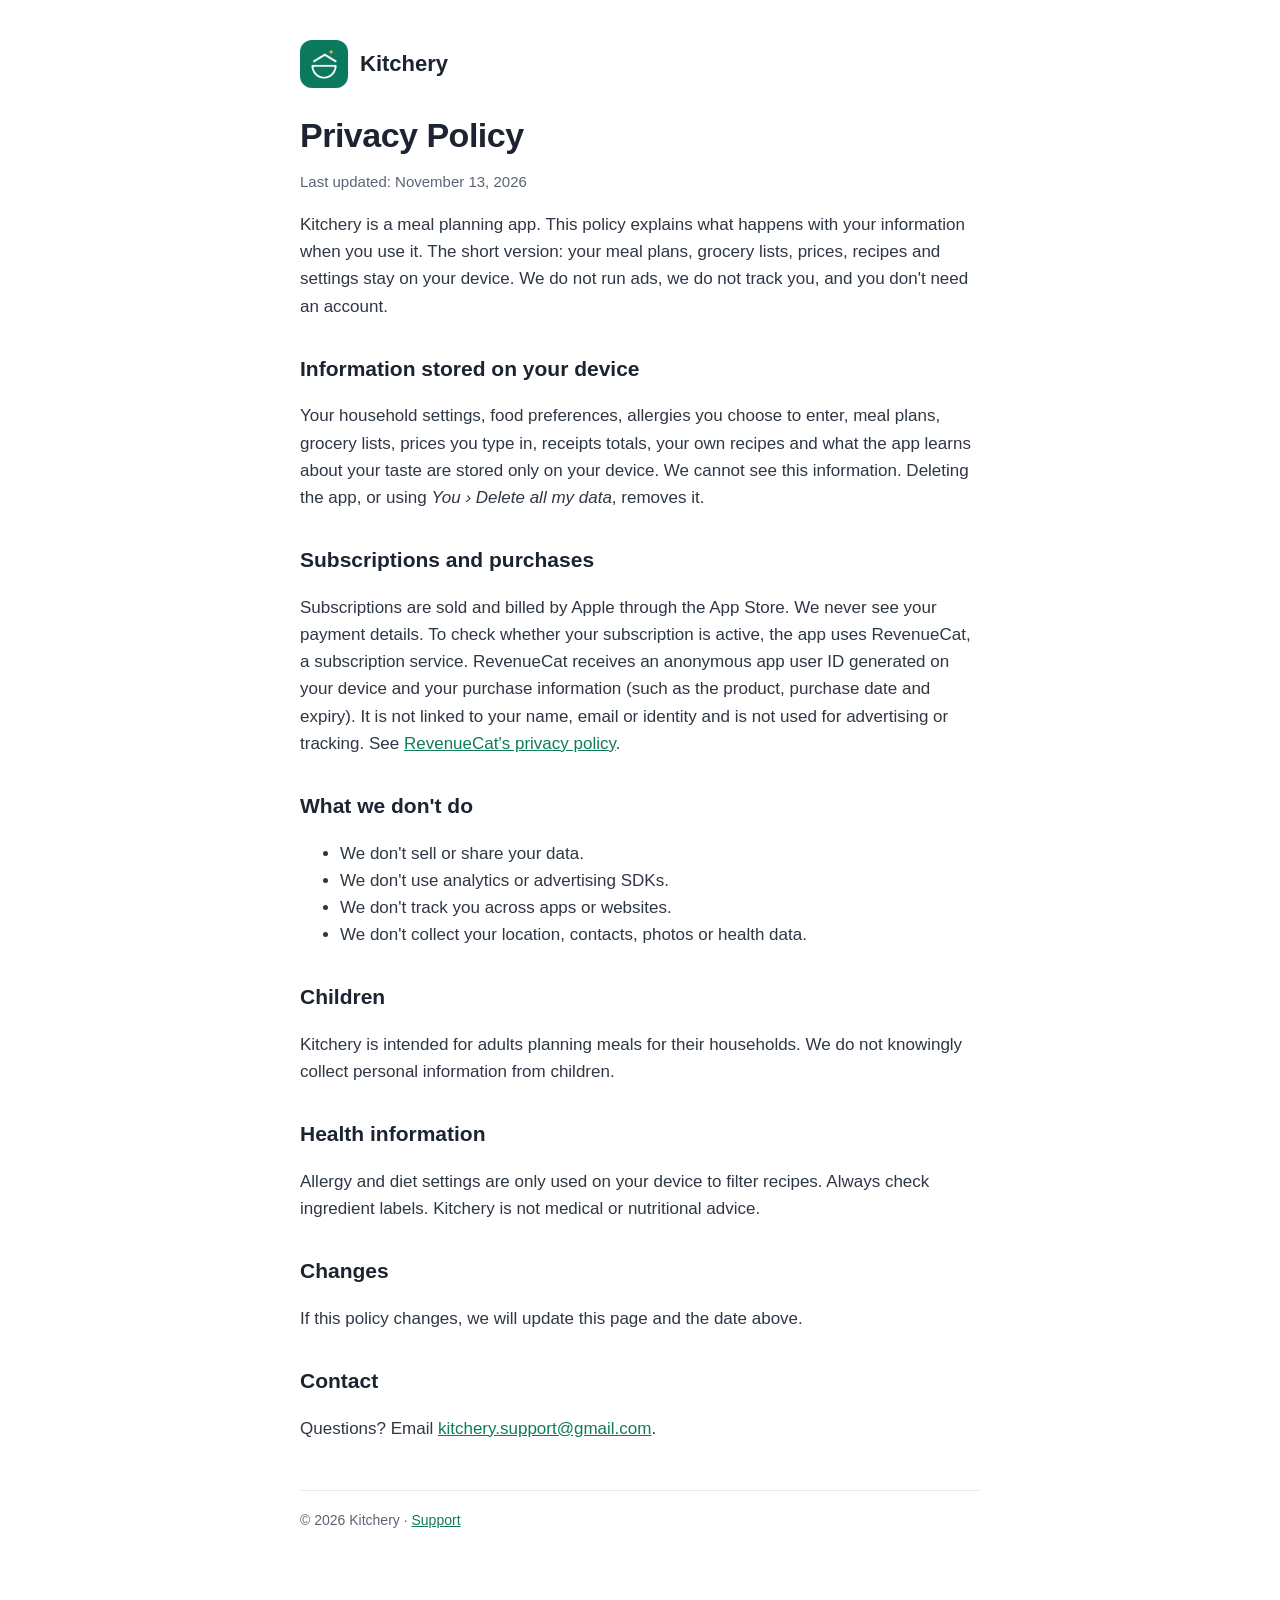
==== privacy.html @ 5c92cdb2 "Initial commit" ====
<!doctype html><html lang="en"><head><meta charset="utf-8"><meta name="viewport" content="width=device-width,initial-scale=1"><title>Kitchery Privacy Policy</title><link rel="stylesheet" href="style.css"><link rel="icon" href="icon.png"></head>
<body><main><header><img src="icon.png" alt=""><b>Kitchery</b></header>
<h1>Privacy Policy</h1><p class="mut">Last updated: November 13, 2026</p>
<p>Kitchery is a meal planning app. This policy explains what happens with your information when you use it. The short version: your meal plans, grocery lists, prices, recipes and settings stay on your device. We do not run ads, we do not track you, and you don't need an account.</p>
<h2>Information stored on your device</h2>
<p>Your household settings, food preferences, allergies you choose to enter, meal plans, grocery lists, prices you type in, receipts totals, your own recipes and what the app learns about your taste are stored only on your device. We cannot see this information. Deleting the app, or using <i>You &rsaquo; Delete all my data</i>, removes it.</p>
<h2>Subscriptions and purchases</h2>
<p>Subscriptions are sold and billed by Apple through the App Store. We never see your payment details. To check whether your subscription is active, the app uses RevenueCat, a subscription service. RevenueCat receives an anonymous app user ID generated on your device and your purchase information (such as the product, purchase date and expiry). It is not linked to your name, email or identity and is not used for advertising or tracking. See <a href="https://www.revenuecat.com/privacy">RevenueCat's privacy policy</a>.</p>
<h2>What we don't do</h2>
<ul><li>We don't sell or share your data.</li><li>We don't use analytics or advertising SDKs.</li><li>We don't track you across apps or websites.</li><li>We don't collect your location, contacts, photos or health data.</li></ul>
<h2>Children</h2><p>Kitchery is intended for adults planning meals for their households. We do not knowingly collect personal information from children.</p>
<h2>Health information</h2><p>Allergy and diet settings are only used on your device to filter recipes. Always check ingredient labels. Kitchery is not medical or nutritional advice.</p>
<h2>Changes</h2><p>If this policy changes, we will update this page and the date above.</p>
<h2>Contact</h2><p>Questions? Email <a href="mailto:kitchery.support@gmail.com">kitchery.support@gmail.com</a>.</p>
<footer>© 2026 Kitchery · <a href="support.html">Support</a></footer></main></body></html>
---- style.css ----
:root{--g:#0E7C5A;--ink:#1B2430;--mut:#5B6472;--line:#E7EAEE}
*{box-sizing:border-box}body{margin:0;font:17px/1.6 -apple-system,BlinkMacSystemFont,"Segoe UI",Inter,Roboto,sans-serif;color:var(--ink);background:#fff}
main{max-width:720px;margin:0 auto;padding:40px 20px 80px}
header{display:flex;align-items:center;gap:12px;margin-bottom:28px}header img{width:48px;height:48px;border-radius:12px}header b{font-size:22px}
h1{font-size:34px;line-height:1.15;letter-spacing:-.5px;margin:0 0 8px}h2{font-size:21px;margin:32px 0 8px}
p,li{color:#2E3744}.mut{color:var(--mut);font-size:15px}a{color:var(--g)}
.card{border:1px solid var(--line);border-radius:18px;padding:18px 20px;margin:14px 0}
footer{margin-top:48px;padding-top:18px;border-top:1px solid var(--line);font-size:14px;color:var(--mut)}
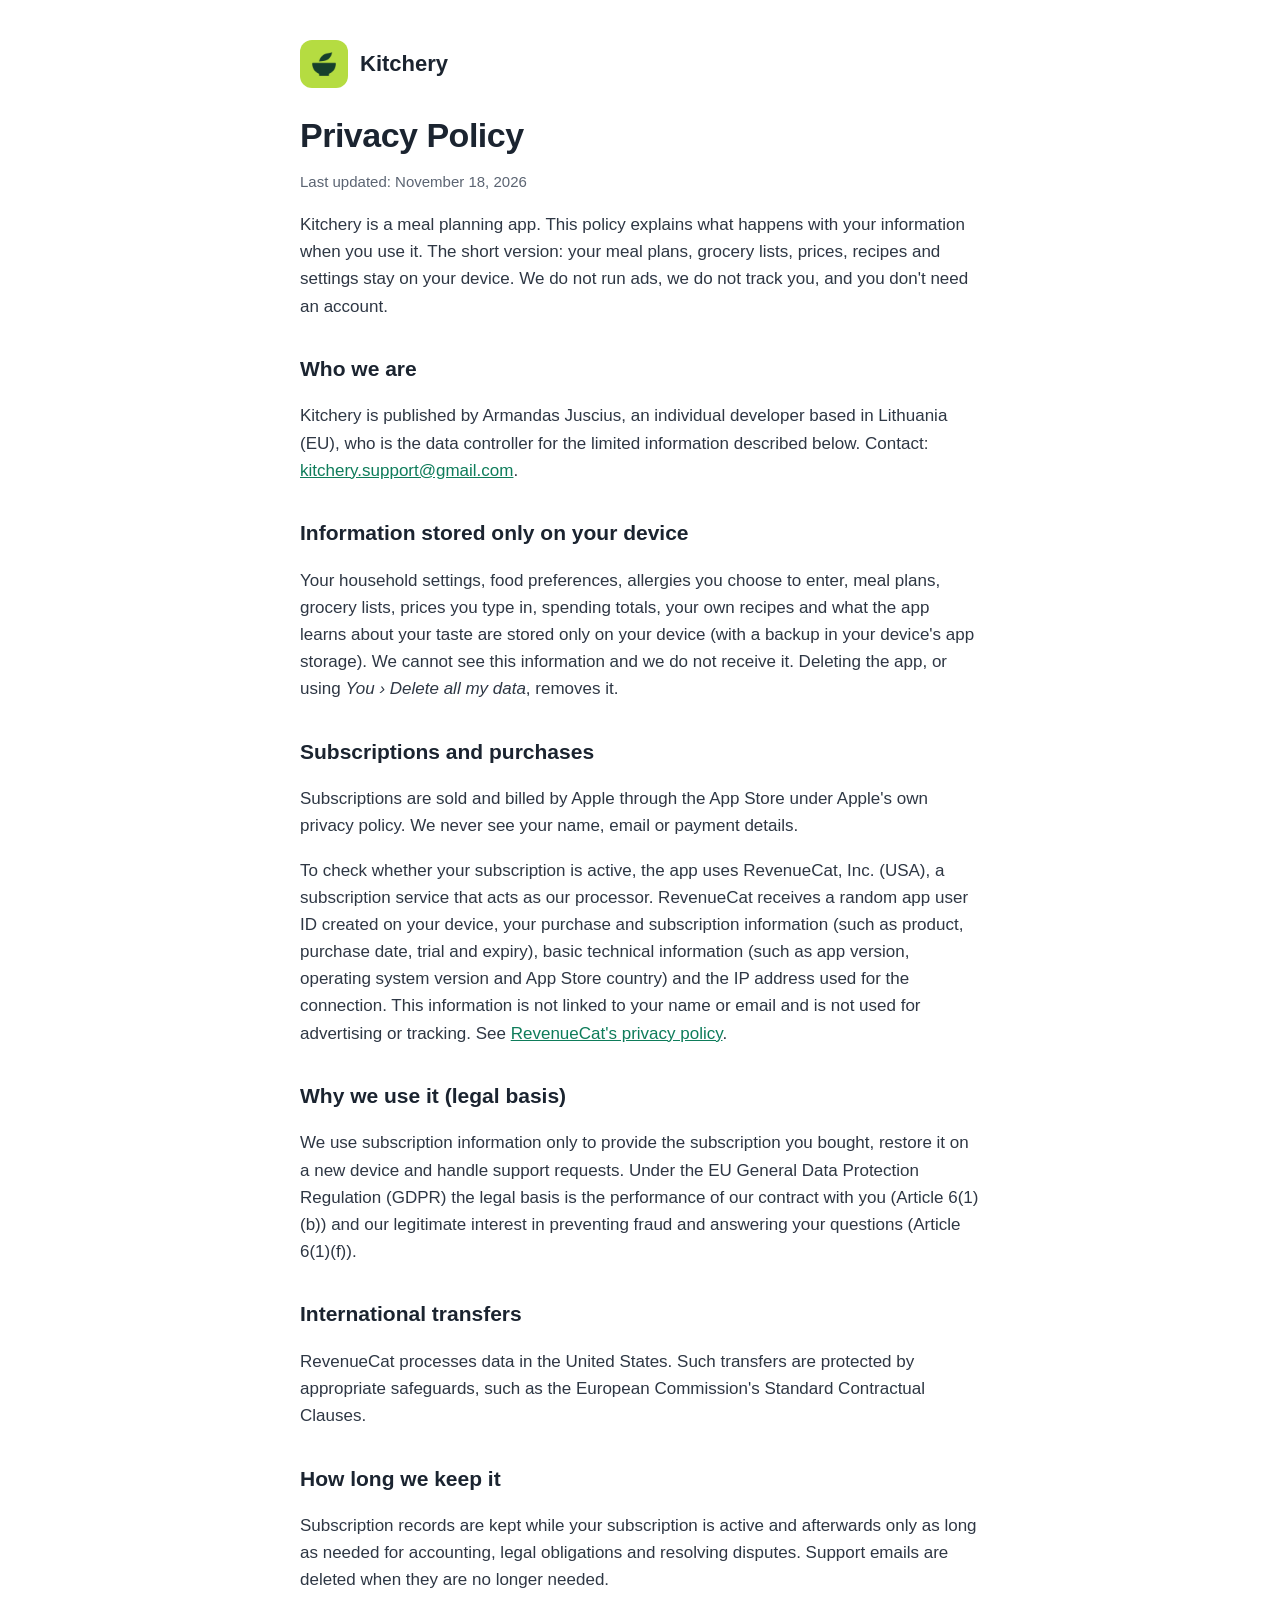
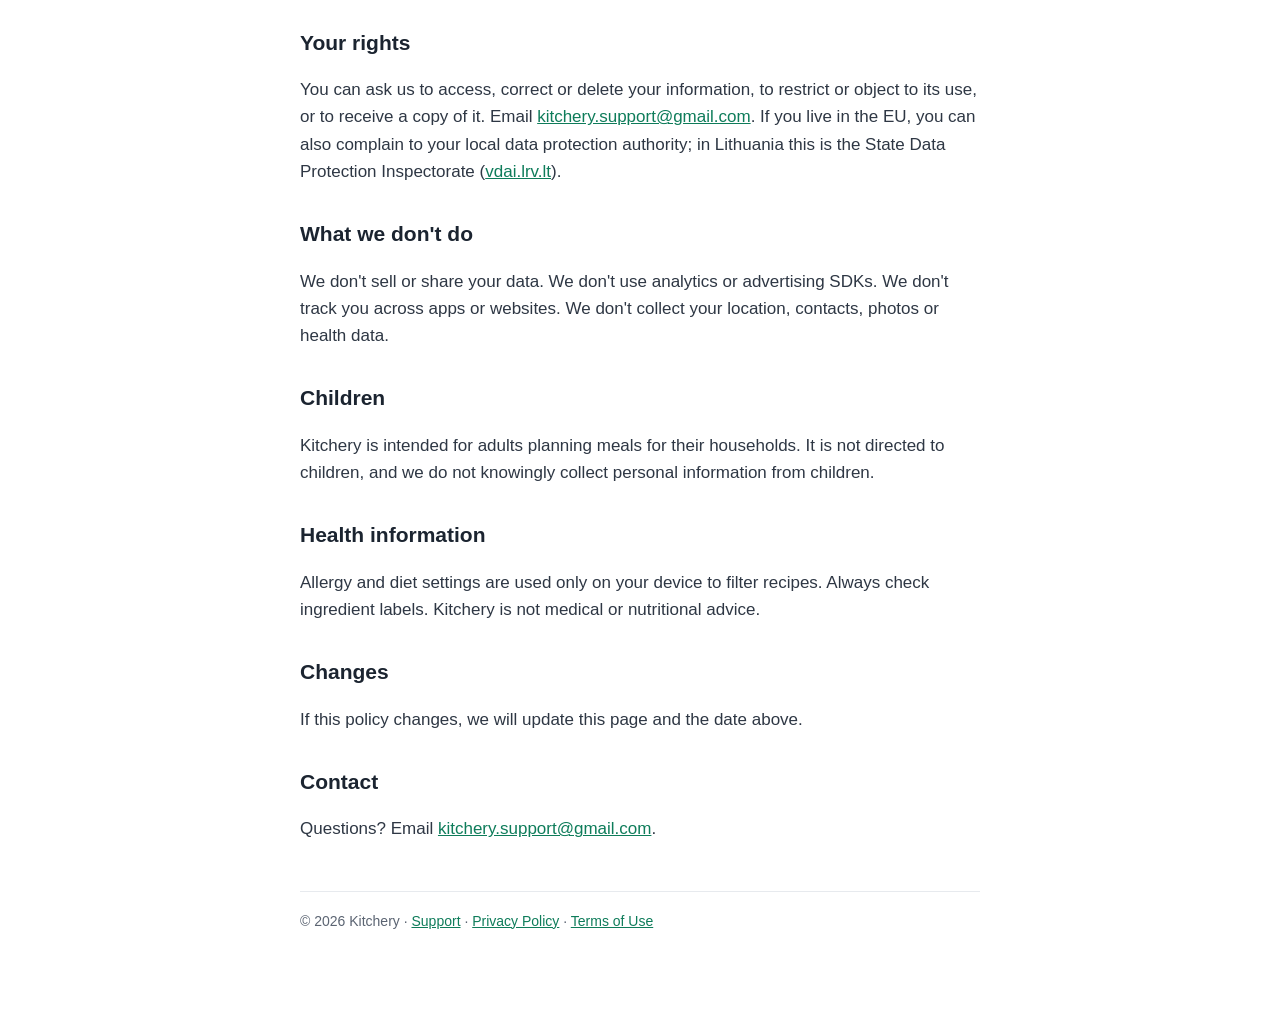
==== commit cd57f514: "terms" ====
--- a/privacy.html
+++ b/privacy.html
@@ -1,15 +1,28 @@
 <!doctype html><html lang="en"><head><meta charset="utf-8"><meta name="viewport" content="width=device-width,initial-scale=1"><title>Kitchery Privacy Policy</title><link rel="stylesheet" href="style.css"><link rel="icon" href="icon.png"></head>
 <body><main><header><img src="icon.png" alt=""><b>Kitchery</b></header>
-<h1>Privacy Policy</h1><p class="mut">Last updated: November 13, 2026</p>
+<h1>Privacy Policy</h1><p class="mut">Last updated: November 18, 2026</p>
 <p>Kitchery is a meal planning app. This policy explains what happens with your information when you use it. The short version: your meal plans, grocery lists, prices, recipes and settings stay on your device. We do not run ads, we do not track you, and you don't need an account.</p>
-<h2>Information stored on your device</h2>
-<p>Your household settings, food preferences, allergies you choose to enter, meal plans, grocery lists, prices you type in, receipts totals, your own recipes and what the app learns about your taste are stored only on your device. We cannot see this information. Deleting the app, or using <i>You &rsaquo; Delete all my data</i>, removes it.</p>
+<h2>Who we are</h2>
+<p>Kitchery is published by Armandas Juscius, an individual developer based in Lithuania (EU), who is the data controller for the limited information described below. Contact: <a href="mailto:kitchery.support@gmail.com">kitchery.support@gmail.com</a>.</p>
+<h2>Information stored only on your device</h2>
+<p>Your household settings, food preferences, allergies you choose to enter, meal plans, grocery lists, prices you type in, spending totals, your own recipes and what the app learns about your taste are stored only on your device (with a backup in your device's app storage). We cannot see this information and we do not receive it. Deleting the app, or using <i>You &rsaquo; Delete all my data</i>, removes it.</p>
 <h2>Subscriptions and purchases</h2>
-<p>Subscriptions are sold and billed by Apple through the App Store. We never see your payment details. To check whether your subscription is active, the app uses RevenueCat, a subscription service. RevenueCat receives an anonymous app user ID generated on your device and your purchase information (such as the product, purchase date and expiry). It is not linked to your name, email or identity and is not used for advertising or tracking. See <a href="https://www.revenuecat.com/privacy">RevenueCat's privacy policy</a>.</p>
+<p>Subscriptions are sold and billed by Apple through the App Store under Apple's own privacy policy. We never see your name, email or payment details.</p>
+<p>To check whether your subscription is active, the app uses RevenueCat, Inc. (USA), a subscription service that acts as our processor. RevenueCat receives a random app user ID created on your device, your purchase and subscription information (such as product, purchase date, trial and expiry), basic technical information (such as app version, operating system version and App Store country) and the IP address used for the connection. This information is not linked to your name or email and is not used for advertising or tracking. See <a href="https://www.revenuecat.com/privacy">RevenueCat's privacy policy</a>.</p>
+<h2>Why we use it (legal basis)</h2>
+<p>We use subscription information only to provide the subscription you bought, restore it on a new device and handle support requests. Under the EU General Data Protection Regulation (GDPR) the legal basis is the performance of our contract with you (Article 6(1)(b)) and our legitimate interest in preventing fraud and answering your questions (Article 6(1)(f)).</p>
+<h2>International transfers</h2>
+<p>RevenueCat processes data in the United States. Such transfers are protected by appropriate safeguards, such as the European Commission's Standard Contractual Clauses.</p>
+<h2>How long we keep it</h2>
+<p>Subscription records are kept while your subscription is active and afterwards only as long as needed for accounting, legal obligations and resolving disputes. Support emails are deleted when they are no longer needed.</p>
+<h2>Your rights</h2>
+<p>You can ask us to access, correct or delete your information, to restrict or object to its use, or to receive a copy of it. Email <a href="mailto:kitchery.support@gmail.com">kitchery.support@gmail.com</a>. If you live in the EU, you can also complain to your local data protection authority; in Lithuania this is the State Data Protection Inspectorate (<a href="https://vdai.lrv.lt">vdai.lrv.lt</a>).</p>
 <h2>What we don't do</h2>
-<ul><li>We don't sell or share your data.</li><li>We don't use analytics or advertising SDKs.</li><li>We don't track you across apps or websites.</li><li>We don't collect your location, contacts, photos or health data.</li></ul>
-<h2>Children</h2><p>Kitchery is intended for adults planning meals for their households. We do not knowingly collect personal information from children.</p>
-<h2>Health information</h2><p>Allergy and diet settings are only used on your device to filter recipes. Always check ingredient labels. Kitchery is not medical or nutritional advice.</p>
+<p>We don't sell or share your data. We don't use analytics or advertising SDKs. We don't track you across apps or websites. We don't collect your location, contacts, photos or health data.</p>
+<h2>Children</h2>
+<p>Kitchery is intended for adults planning meals for their households. It is not directed to children, and we do not knowingly collect personal information from children.</p>
+<h2>Health information</h2>
+<p>Allergy and diet settings are used only on your device to filter recipes. Always check ingredient labels. Kitchery is not medical or nutritional advice.</p>
 <h2>Changes</h2><p>If this policy changes, we will update this page and the date above.</p>
 <h2>Contact</h2><p>Questions? Email <a href="mailto:kitchery.support@gmail.com">kitchery.support@gmail.com</a>.</p>
-<footer>© 2026 Kitchery · <a href="support.html">Support</a></footer></main></body></html>
+<footer>© 2026 Kitchery · <a href="support.html">Support</a> · <a href="privacy.html">Privacy Policy</a> · <a href="terms.html">Terms of Use</a></footer></main></body></html>
